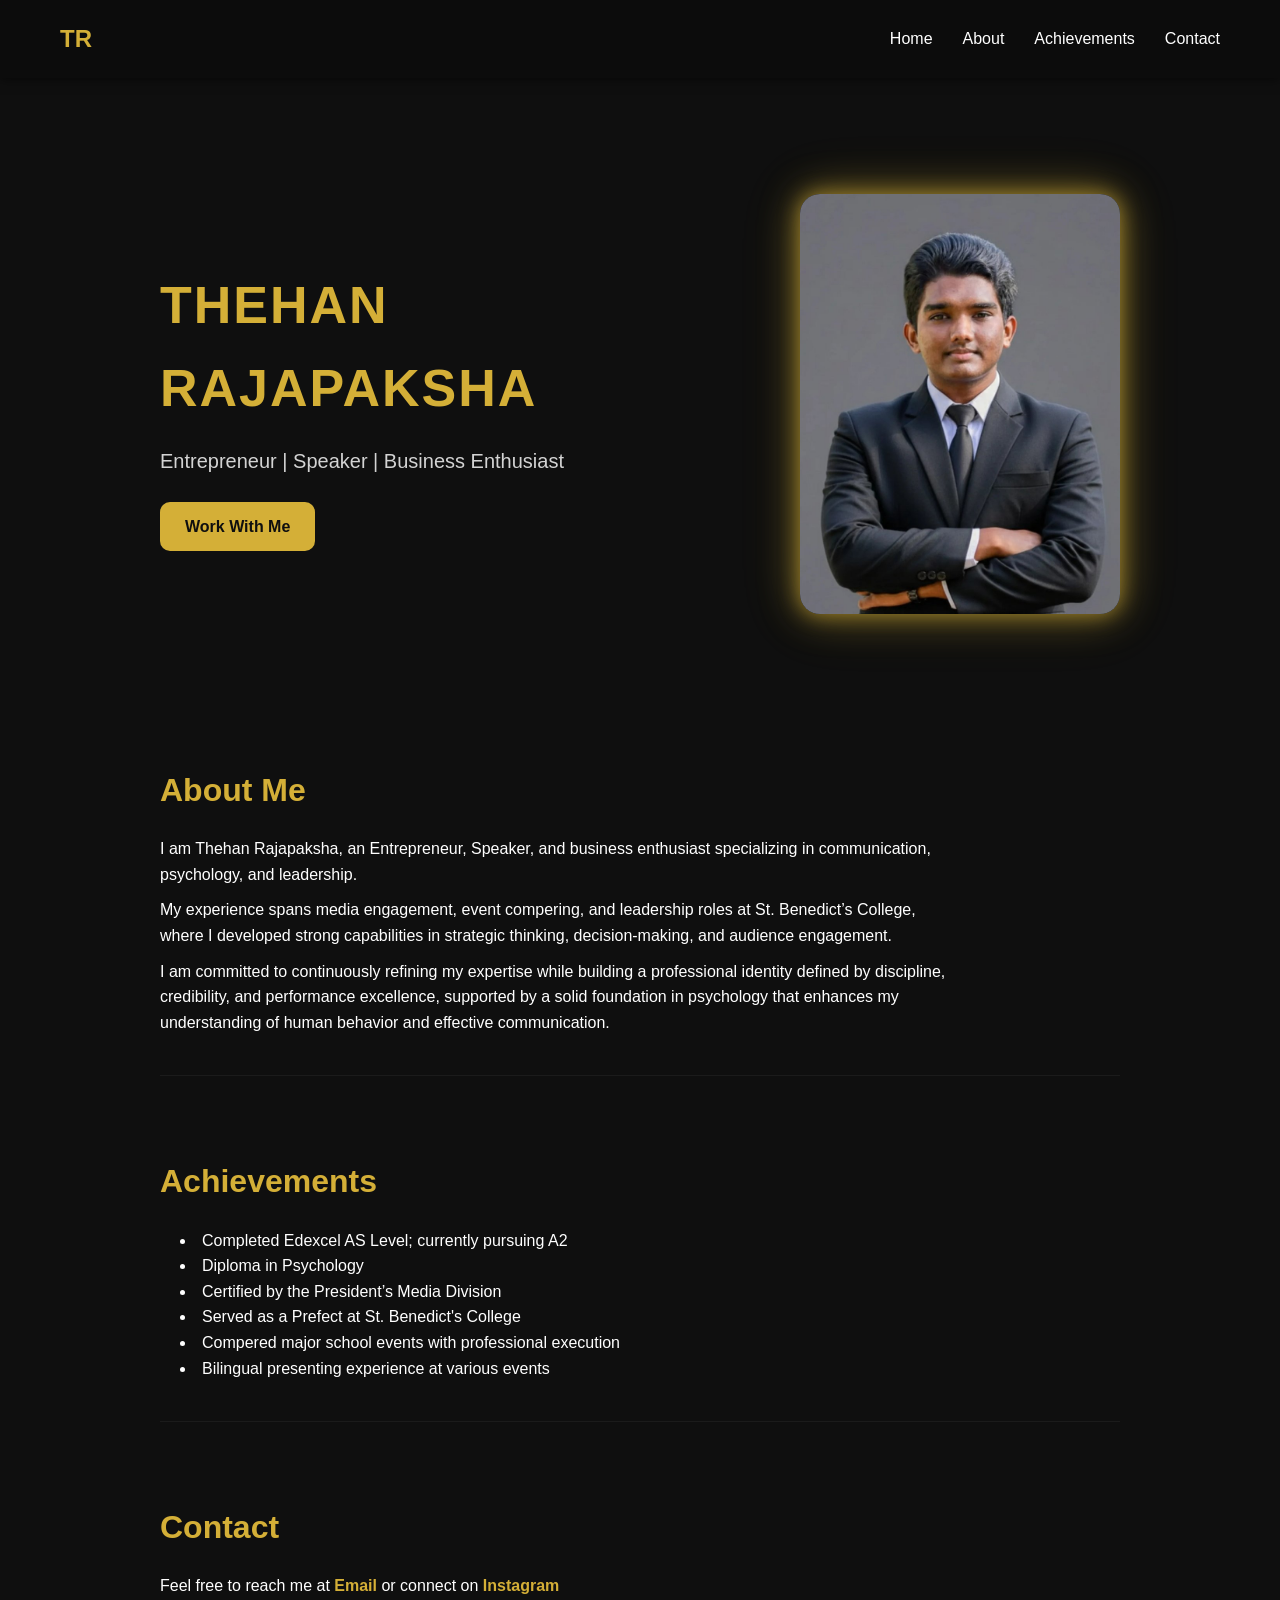
==== index.html @ ca564c79 "Add files via upload" ====
<!DOCTYPE html>
<html lang="en">

<head>
    <meta charset="UTF-8">
    <meta name="viewport" content="width=device-width, initial-scale=1.0">
    <title>Thehan Rajapaksha | Official Website</title>
    <link rel="stylesheet" href="style.css">
</head>

<body>

    <!-- NAVIGATION -->
    <nav>
        <div class="nav-container">
            <div class="logo">TR</div>
            <ul>
                <li><a href="#">Home</a></li>
                <li><a href="#about">About</a></li>
                <li><a href="#achievements">Achievements</a></li>
                <li><a href="#contact">Contact</a></li>
            </ul>
        </div>
    </nav>

    <!-- MAIN CONTAINER -->
    <div class="container">

        <!-- HERO SECTION -->
        <header class="hero">
            <div class="hero-text">
                <h1>THEHAN RAJAPAKSHA</h1>
                <p>Entrepreneur | Speaker | Business Enthusiast</p>
                <a href="#contact" class="btn">Work With Me</a>
            </div>
            <div class="hero-image">
                <img src="me.jpg" alt="Thehan Rajapaksha">
            </div>
        </header>

        <!-- ABOUT ME -->
        <section id="about" class="fade-in">
            <h2>About Me</h2>
            <p>I am Thehan Rajapaksha, an Entrepreneur, Speaker, and business enthusiast specializing in communication, psychology, and leadership.</p>
            <p>My experience spans media engagement, event compering, and leadership roles at St. Benedict’s College, where I developed strong capabilities in strategic thinking, decision-making, and audience engagement.</p>
            <p>I am committed to continuously refining my expertise while building a professional identity defined by discipline, credibility, and performance excellence, supported by a solid foundation in psychology that enhances my understanding of human behavior and effective communication.</p>
        </section>

        <!-- ACHIEVEMENTS -->
        <section id="achievements" class="fade-in">
            <h2>Achievements</h2>
            <ul>
                <li>Completed Edexcel AS Level; currently pursuing A2</li>
                <li>Diploma in Psychology</li>
                <li>Certified by the President’s Media Division</li>
                <li>Served as a Prefect at St. Benedict's College</li>
                <li>Compered major school events with professional execution</li>
                <li>Bilingual presenting experience at various events</li>
            </ul>
        </section>

        <!-- CONTACT -->
        <section id="contact" class="fade-in">
            <h2>Contact</h2>
            <p>Feel free to reach me at
                <a href="mailto:thehanrajapaksha5@gmail.com">Email</a>
                or connect on
                <a href="https://www.instagram.com/thehan_rajapaksha/" target="_blank" rel="noopener">Instagram</a>
            </p>
        </section>

        <!-- FOOTER -->
        <footer class="fade-in">
            &copy; 2026 Thehan Rajapaksha. All rights reserved.
        </footer>

    </div>

    <script src="script.js"></script>
</body>
</html>
---- style.css ----
/* RESET */
* {
    box-sizing: border-box;
    margin: 0;
    padding: 0;
}

/* BODY */
body {
    font-family: Arial, Helvetica, sans-serif;
    line-height: 1.6;
    background: #0f0f0f;
    color: white;
    scroll-behavior: smooth;
}

html {
    scroll-behavior: smooth;
    scroll-padding-top: 80px; /* height of your nav */
}

/* CONTAINER */
.container {
    max-width: 1000px;
    margin: 0 auto;
    padding: 0 20px;
}

/* NAVIGATION */
nav {
    width: 100%;
    background: #0c0c0c;
    padding: 20px 0;
    position: fixed;
    top: 0;
    left: 0;
    z-index: 1000;
    box-shadow: 0 2px 10px rgba(0,0,0,0.5);
}

.nav-container {
    max-width: 1200px;
    margin: 0 auto;
    padding: 0 20px;
    display: flex;
    justify-content: space-between;
    align-items: center;
}

nav .logo {
    font-size: 24px;
    font-weight: bold;
    color: #d4af37;
}

nav ul {
    list-style: none;
    display: flex;
    gap: 30px;
}

nav ul li a {
    color: white;
    font-weight: 500;
    text-decoration: none;
    position: relative;
}

nav ul li a::after {
    content: "";
    position: absolute;
    width: 0%;
    height: 2px;
    background: #d4af37;
    left: 0;
    bottom: -5px;
    transition: 0.3s ease;
}

nav ul li a:hover::after {
    width: 100%;
}

/* HERO SECTION */
.hero {
    display: flex;
    align-items: center;
    justify-content: space-between;
    min-height: 85vh;
    padding: 100px 0 50px 0;
    gap: 40px;
}

.hero-text {
    flex: 1;
}

.hero-text h1 {
    font-size: 52px;
    letter-spacing: 2px;
    color: #d4af37;
    margin-bottom: 15px;
}

.hero-text p {
    font-size: 20px;
    color: lightgrey;
    margin-bottom: 25px;
}

.btn {
    display: inline-block;
    background-color: #d4af37;
    color: #0f0f0f;
    padding: 12px 25px;
    text-decoration: none;
    font-weight: bold;
    border-radius: 10px;
    transition: all 0.3s ease;
}

.btn:hover {
    background-color: #b8922b;
    transform: translateY(-2px);
}

.hero-image {
    flex: 1;
    text-align: right;
}

/* Hero Image Glow Effect */
.hero-image img {
    width: 320px;
    height: 420px;
    object-fit: cover;
    border-radius: 20px;
    box-shadow:
        0 0 20px rgba(212, 175, 55, 0.6),
        0 0 40px rgba(212, 175, 55, 0.4),
        0 0 60px rgba(212, 175, 55, 0.2);
    transition: transform 0.3s ease, box-shadow 0.3s ease;
}

/* Optional: interactive hover glow to the image
.hero-image img:hover {
    transform: scale(1.03);
    box-shadow:
        0 0 30px rgba(212, 175, 55, 0.8),
        0 0 60px rgba(212, 175, 55, 0.6),
        0 0 90px rgba(212, 175, 55, 0.4);
}
*/ 

/* SECTIONS */
section {
    margin-bottom: 80px;
    padding-bottom: 40px;
    border-bottom: 1px solid rgba(255,255,255,0.05);
}

h2 {
    font-size: 32px;
    color: #d4af37;
    margin-bottom: 20px;
    font-weight: 600;
}

section p {
    max-width: 800px;
    margin-top: 10px;
}

ul {
    list-style: disc inside;
    margin-left: 20px;
}

a {
    color: #d4af37;
    text-decoration: none;
    font-weight: bold;
    transition: color 0.3s ease;
}

a:hover {
    color: #ffffff;
}

/* FOOTER */
footer {
    text-align: center;
    margin-top: 80px;
    padding-top: 20px;
    border-top: 1px solid #333;
    color: #888;
    font-size: 14px;
}

/* RESPONSIVE */
@media (max-width: 1024px) {
    .hero {
        flex-direction: column;
        text-align: center;
    }

    .hero-image {
        text-align: center;
        margin-top: 30px;
    }

    .hero-image img {
        width: 280px;
        height: 380px;
    }

    .hero-text h1 {
        font-size: 44px;
    }

    .hero-text p {
        font-size: 18px;
    }
}

@media (max-width: 600px) {
    nav ul {
        flex-direction: column;
        gap: 15px;
    }

    .hero-image img {
        width: 240px;
        height: 320px;
    }

    .hero-text h1 {
        font-size: 36px;
    }

    .hero-text p {
        font-size: 16px;
    }

    .container {
        padding-left: 15px;
        padding-right: 15px;
    }
}

/* FADE-IN ANIMATION */
.fade-in {
    opacity: 0;
    transform: translateY(20px);
    transition: all 0.8s ease-out;
}

.fade-in.visible {
    opacity: 1;
    transform: translateY(0);
}

/* Mobile-friendly Hero Section */
@media (max-width: 768px) {
    .hero {
        flex-direction: column;
        align-items: center;
        text-align: center;
    }

    .hero-image {
        text-align: center;
        margin-top: 20px;
    }

    .hero-image img {
        width: 250px;
        height: 330px;
    }

    .hero-text h1 {
        font-size: 38px;
    }

    .hero-text p {
        font-size: 16px;
    }
}

/* Mobile-friendly Sections */
@media (max-width: 768px) {
    section {
        padding: 40px 15px; /* top/bottom 40px, left/right 15px */
    }

    section p, section ul {
        margin: 15px auto; /* adds spacing inside section */
        line-height: 1.7;  /* makes text easier to read */
    }
}

/* Mobile-friendly Navigation */
@media (max-width: 768px) {
    nav ul {
        flex-direction: column;   /* stack links vertically */
        gap: 15px;                /* smaller spacing between links */
        text-align: center;       /* center-align the links */
        padding: 10px 0;          /* some vertical padding */
    }

    nav ul li a {
        font-size: 16px;          /* make links readable on small screens */
    }

    nav {
        padding: 15px 10px;       /* reduce nav padding on mobile */
    }
}
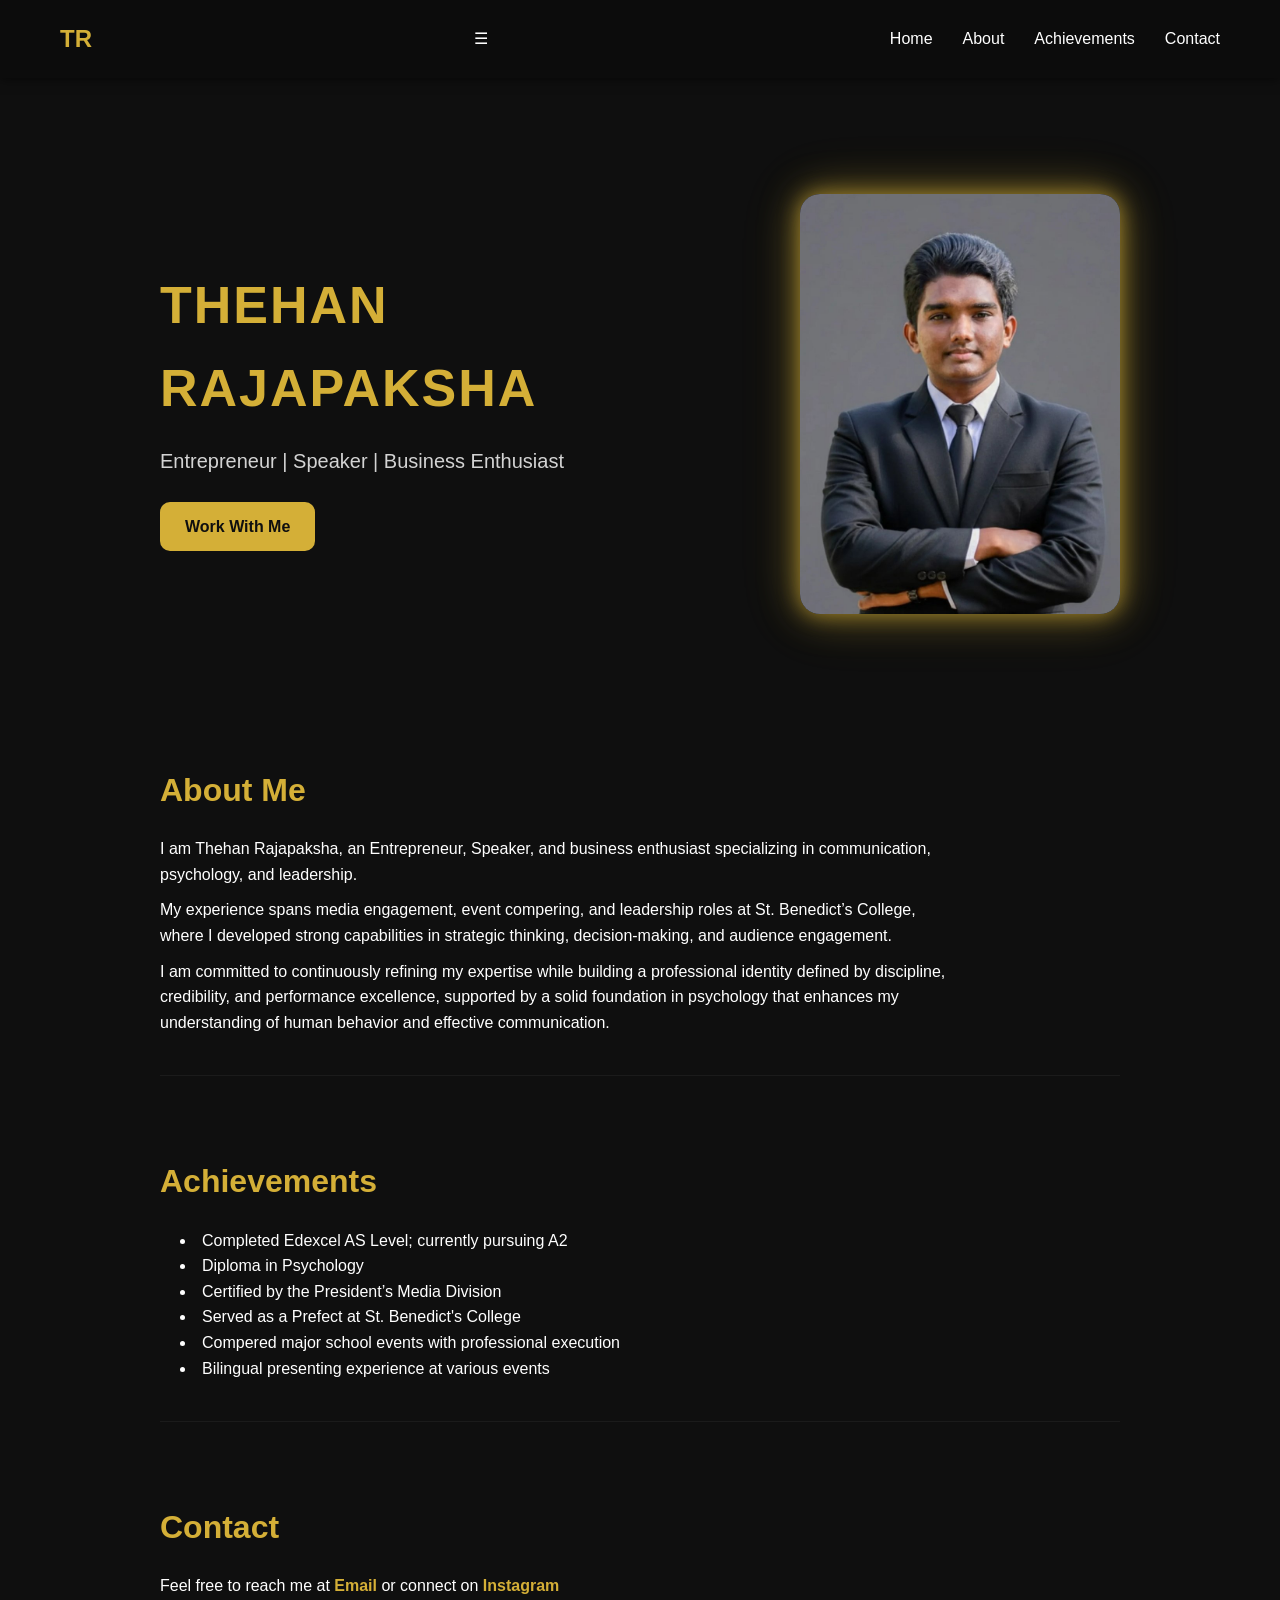
==== commit af1fa632: "Update index.html" ====
--- a/index.html
+++ b/index.html
@@ -14,7 +14,8 @@
     <nav>
         <div class="nav-container">
             <div class="logo">TR</div>
-            <ul>
+            <div class="hamburger" id="hamburger">&#9776;</div>
+            <ul id="nav-links">
                 <li><a href="#">Home</a></li>
                 <li><a href="#about">About</a></li>
                 <li><a href="#achievements">Achievements</a></li>
@@ -78,4 +79,5 @@
 
     <script src="script.js"></script>
 </body>
-</html>+
+</html>
--- a/style.css
+++ b/style.css
@@ -315,4 +315,48 @@
     nav {
         padding: 15px 10px;       /* reduce nav padding on mobile */
     }
-}+
+}
+
+
+/* Mobile responsive nav bar */
+@media (max-width: 768px) {
+    nav {
+        flex-wrap: wrap; /* allow logo and links to wrap */
+        justify-content: space-between;
+        padding: 10px 0;
+    }
+
+    .logo {
+        flex: 1;
+        font-size: 24px;
+    }
+
+    nav ul {
+        flex: 2;
+        display: flex;
+        justify-content: flex-end;
+        gap: 15px;
+        flex-wrap: wrap; /* wrap links if needed */
+        margin: 0;
+        padding: 0;
+    }
+
+    nav ul li a {
+        font-size: 14px; /* shrink link text for mobile */
+        padding: 5px 8px;
+    }
+
+    .hero {
+        flex-direction: column;
+        align-items: center;
+        text-align: center;
+        gap: 20px;
+    }
+
+    .hero-image img {
+        width: 70%; /* smaller image for mobile */
+        height: auto;
+    }
+}
+
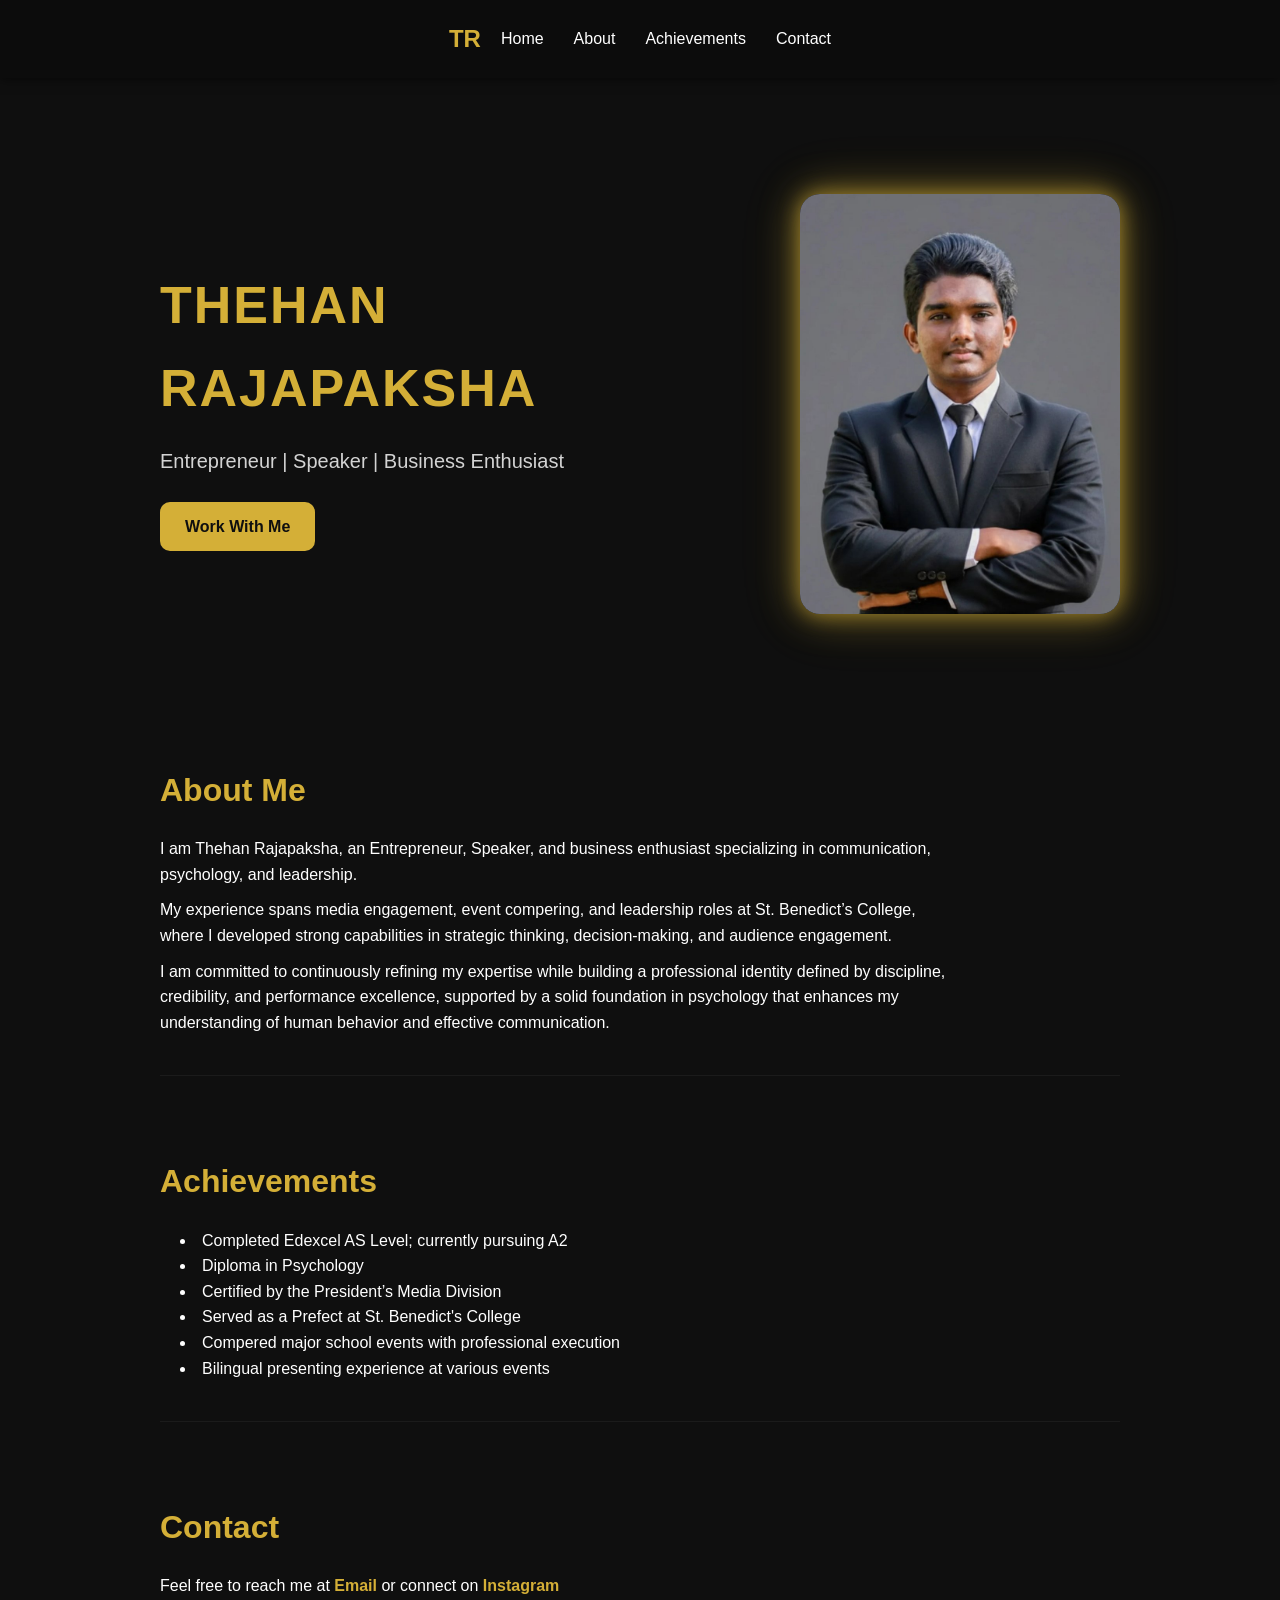
==== commit a2b6462c: "Update index.html" ====
--- a/index.html
+++ b/index.html
@@ -78,6 +78,17 @@
     </div>
 
     <script src="script.js"></script>
+
+    <script>
+    const hamburger = document.getElementById('hamburger');
+    const nav = document.querySelector('nav');
+
+    hamburger.addEventListener('click', () => {
+        nav.classList.toggle('active');
+    });
+</script>
+    
 </body>
 
 </html>
+
--- a/style.css
+++ b/style.css
@@ -319,44 +319,74 @@
 }
 
 
-/* Mobile responsive nav bar */
+/* Desktop nav stays same */
+nav {
+    display: flex;
+    justify-content: space-between;
+    align-items: center;
+    padding: 20px 0;
+}
+
+nav ul {
+    list-style: none;
+    display: flex;
+    gap: 30px;
+}
+
+nav ul li a {
+    color: white;
+    font-weight: 500;
+    position: relative;
+}
+
+nav ul li a::after {
+    content: "";
+    position: absolute;
+    width: 0%;
+    height: 2px;
+    background: #d4af37;
+    left: 0;
+    bottom: -5px;
+    transition: 0.3s ease;
+}
+
+nav ul li a:hover::after {
+    width: 100%;
+}
+
+/* Hamburger icon - hidden on desktop */
+.hamburger {
+    display: none;
+    font-size: 28px;
+    cursor: pointer;
+    color: white;
+}
+
+/* Mobile responsive */
 @media (max-width: 768px) {
-    nav {
-        flex-wrap: wrap; /* allow logo and links to wrap */
-        justify-content: space-between;
+    nav ul {
+        display: none; /* hide links by default */
+        flex-direction: column;
+        width: 100%;
+        background-color: black;
+        position: absolute;
+        top: 60px; /* below nav bar */
+        left: 0;
         padding: 10px 0;
-    }
-
-    .logo {
-        flex: 1;
-        font-size: 24px;
-    }
-
-    nav ul {
-        flex: 2;
-        display: flex;
-        justify-content: flex-end;
-        gap: 15px;
-        flex-wrap: wrap; /* wrap links if needed */
-        margin: 0;
-        padding: 0;
-    }
-
-    nav ul li a {
-        font-size: 14px; /* shrink link text for mobile */
-        padding: 5px 8px;
-    }
-
-    .hero {
-        flex-direction: column;
-        align-items: center;
-        text-align: center;
-        gap: 20px;
-    }
-
-    .hero-image img {
-        width: 70%; /* smaller image for mobile */
-        height: auto;
-    }
-}
-
+        gap: 0;
+    }
+
+    nav ul li {
+        text-align: center;
+        margin: 10px 0;
+    }
+
+    .hamburger {
+        display: block; /* show hamburger icon */
+    }
+
+    nav.active ul {
+        display: flex; /* show links when active */
+    }
+}
+
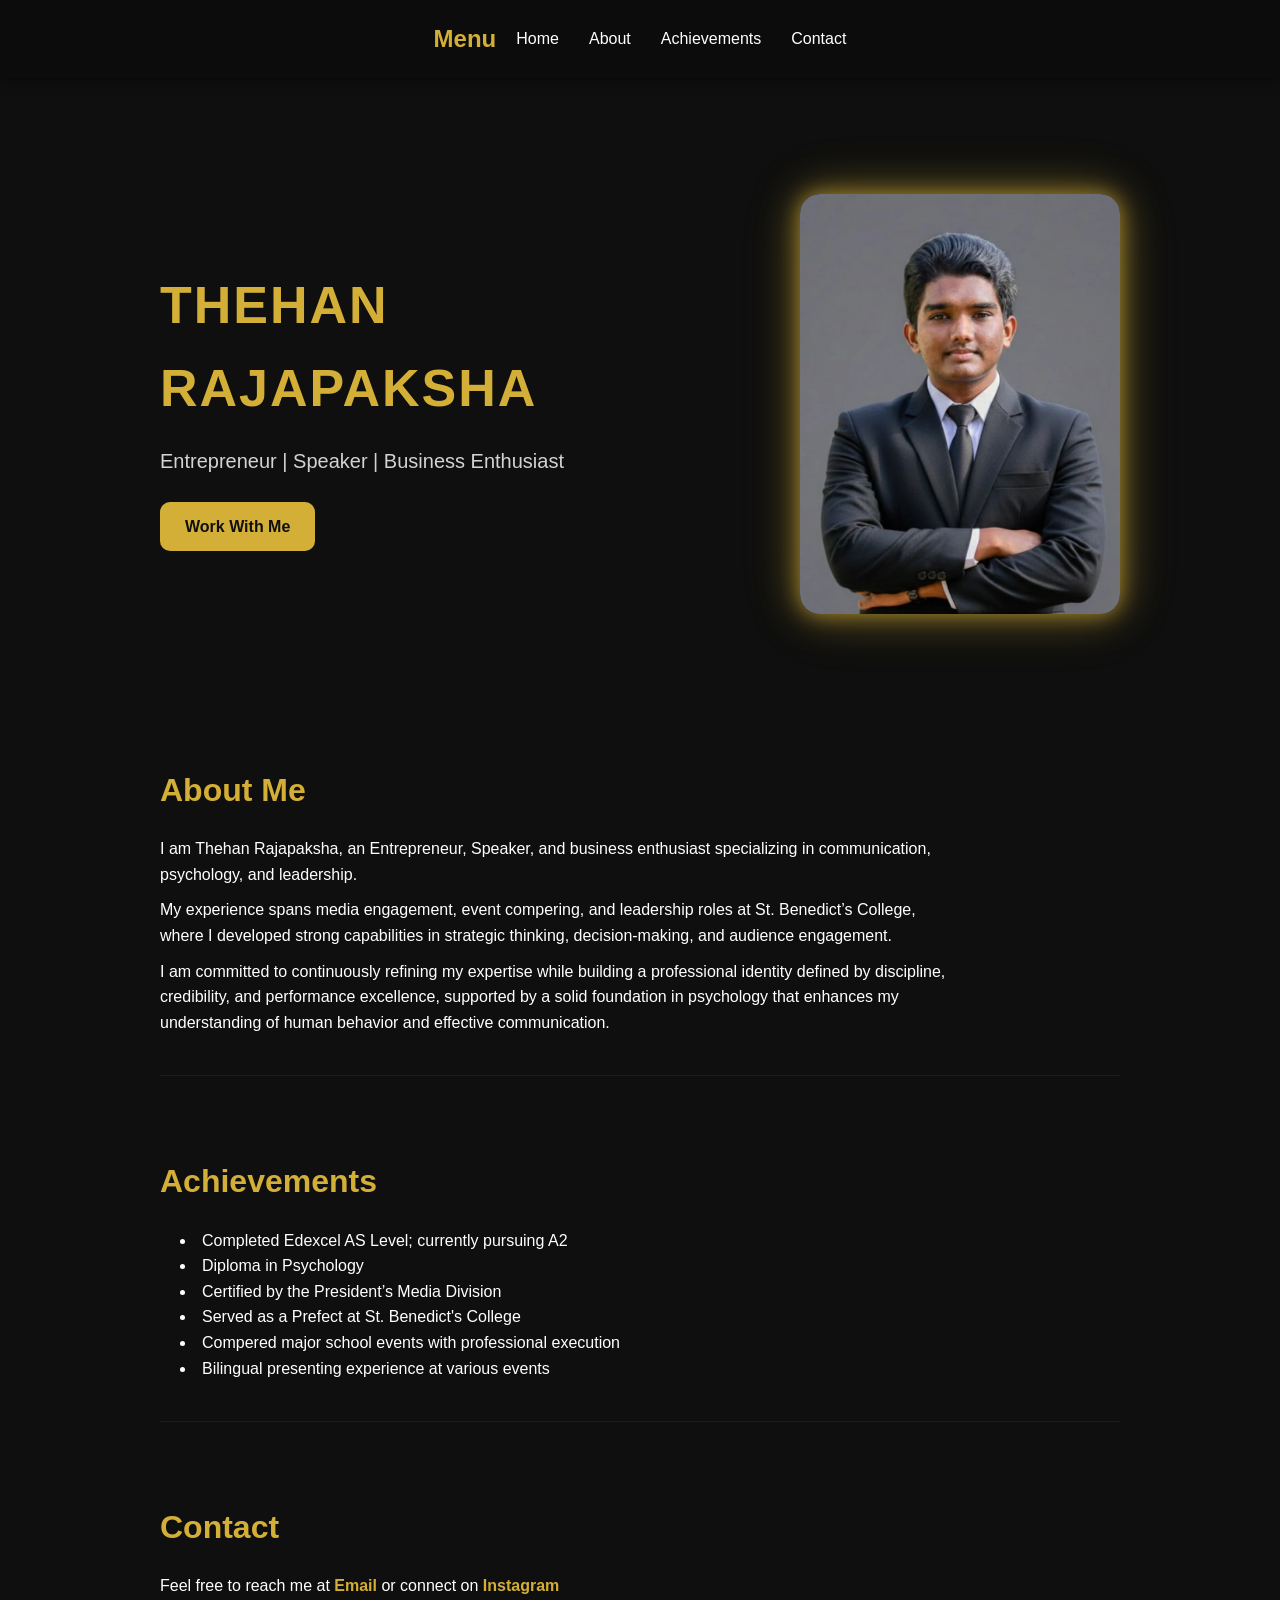
==== commit 6e4b5819: "Update index.html" ====
--- a/index.html
+++ b/index.html
@@ -13,7 +13,7 @@
     <!-- NAVIGATION -->
     <nav>
         <div class="nav-container">
-            <div class="logo">TR</div>
+            <div class="logo">Menu</div>
             <div class="hamburger" id="hamburger">&#9776;</div>
             <ul id="nav-links">
                 <li><a href="#">Home</a></li>
@@ -92,3 +92,4 @@
 
 </html>
 
+
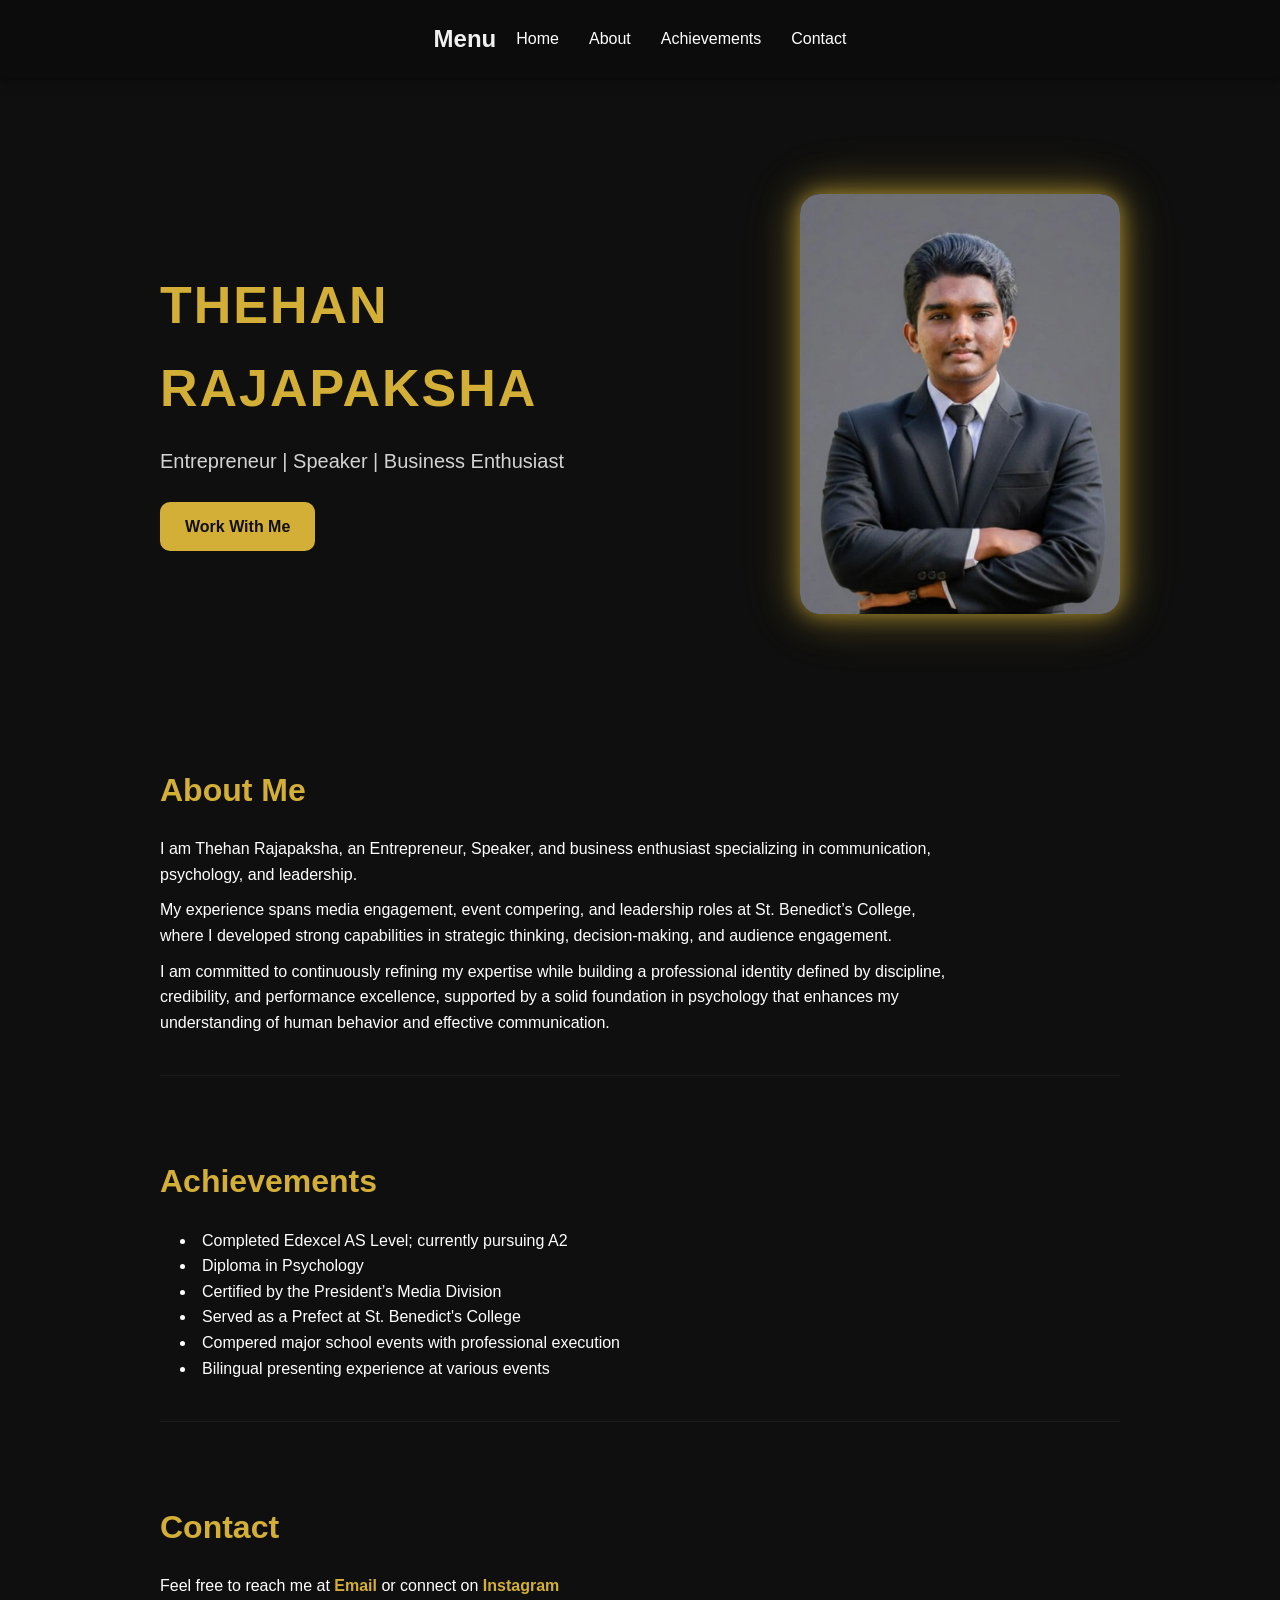
==== commit 2d08a565: "Update index.html" ====
--- a/index.html
+++ b/index.html
@@ -2,6 +2,9 @@
 <html lang="en">
 
 <head>
+    
+    <meta name="google-site-verification" content="K4AH_mPefYUfMT-0oloqBmSrr9CfACZ2DKtIOTcc4do" />
+    
     <meta charset="UTF-8">
     <meta name="viewport" content="width=device-width, initial-scale=1.0">
     <title>Thehan Rajapaksha | Official Website</title>
@@ -93,3 +96,4 @@
 </html>
 
 
+
--- a/style.css
+++ b/style.css
@@ -50,7 +50,7 @@
 nav .logo {
     font-size: 24px;
     font-weight: bold;
-    color: #d4af37;
+    color: #f0f0f0;
 }
 
 nav ul {
@@ -390,3 +390,5 @@
     }
 }
 
+
+
